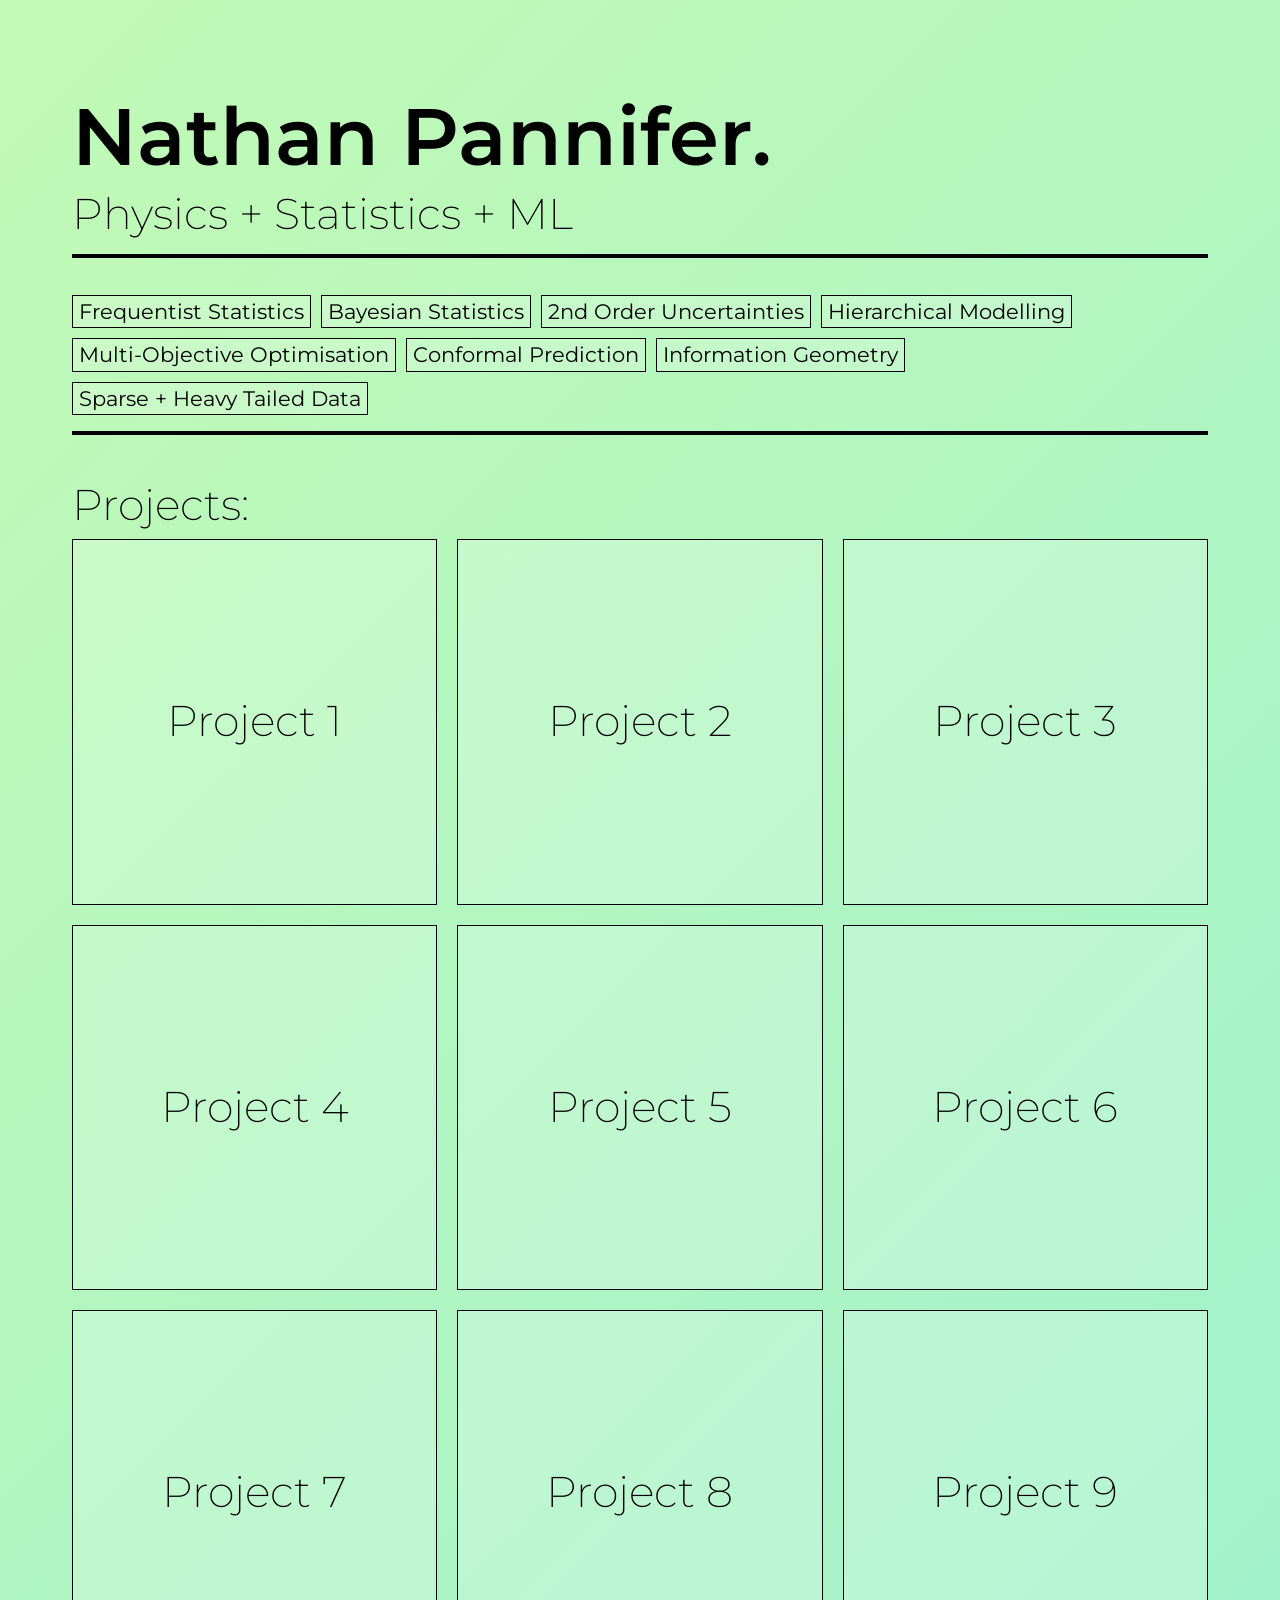
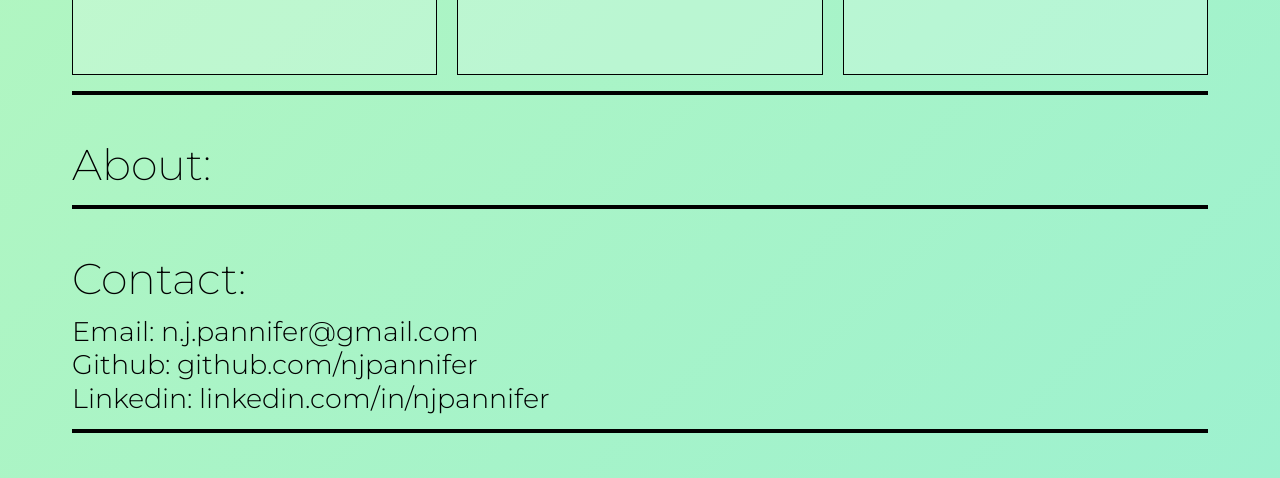
==== index.html @ 1e698c05 "initial commit: basic HTML page" ====
<!DOCTYPE html>
<html>

<head>
    <meta charset="UTF-8">
    <meta name="viewport" content="width=device-width, initial-scale=1.0">
    <link rel="stylesheet" href="style.css">
    <title>N. J. Pannifer</title>

    <link rel="preconnect" href="https://fonts.googleapis.com">
    <link rel="preconnect" href="https://fonts.gstatic.com" crossorigin>
    <link href="https://fonts.googleapis.com/css2?family=Montserrat:ital,wght@0,100..900;1,100..900&display=swap" rel="stylesheet">
</head>

<body>
    <div class="mainContent">
        <h1 class = "mainTitle">Nathan Pannifer.</h1>
        <h2 class = "subTitle">Physics + Statistics + ML</h2>
        <hr style="padding: 10px;">

        <div class = "skillsList">
            <div>Frequentist Statistics</div>
            <div>Bayesian Statistics</div>
            <div>2nd Order Uncertainties</div>
            <div>Hierarchical Modelling</div>
            <div>Multi-Objective Optimisation</div>
            <div>Conformal Prediction</div>
            <div>Information Geometry</div>
            <div>Sparse + Heavy Tailed Data</div>
            
        </div>
        <hr style="padding: 10px;">

        <h2 class = "subTitle">Projects:</h2>
        <div class="projectsContainer">
            <div>Project 1</div>
            <div>Project 2</div>
            <div>Project 3</div>
            <div>Project 4</div>
            <div>Project 5</div>
            <div>Project 6</div>
            <div>Project 7</div>
            <div>Project 8</div>
            <div>Project 9</div>
        </div>
        <hr style="padding: 10px;">

        <h2 class = "subTitle">About:</h2>
        <hr style="padding: 10px;">

        <h2 class = "subTitle" style = "padding-bottom: 10px;">Contact:</h2>
        <p class = "bodyText">Email: n.j.pannifer@gmail.com</p>
        <p class = "bodyText">Github: github.com/njpannifer</p>
        <p class = "bodyText">Linkedin: linkedin.com/in/njpannifer</p>
        <hr style="padding: 10px;">

    </div>

</body>

</html>
---- style.css ----
body {
  background: linear-gradient(-45deg, #f39ebf, #a0e3fb, #91eed8, #c2fab5);
  background-size: 400% 400%;
  animation: gradient 15s ease infinite;  

  display: flex;
  flex-wrap: nowrap;
  flex-direction: column;
  justify-content: flex-start;
  align-items: flex-start;
  padding-left: min(80px, 5%);
  padding-right: min(80px, 5%);
  padding-top: 85px;
}
@keyframes gradient {
	0% {
		background-position: 0% 50%;
	}
	50% {
		background-position: 100% 50%;
	}
	100% {
		background-position: 0% 50%;
	}
}

.intro {
    display: flex;
    flex-direction: column;
    align-items: flex-start;
    width: fit-content;
}

.mainContent {
    display: flex;
    flex-direction: column;
    align-items: flex-start;
    align-self: stretch;
}

.mainTitle, .subTitle, .bodyText{
    font-family: "Montserrat", sans-serif;
    font-optical-sizing: auto;
    font-style: normal;
    line-height: 1.1;
    margin: 0;
}

.mainTitle{
    color: #000000;
    font-size: 60pt;
    font-weight: 600;
}

.subTitle{
    font-size: 32pt;
    font-weight: 200;
    margin-top: 10px;
}

.bodyText{
    font-size: 20pt;
    font-weight: 300;
    margin-top: 4px;
}

hr {
    display: block;
    align-self: stretch;
    height: 1px;
    border: 0;
    border-top: 4px solid #000000;
    margin: 1em 0;
    padding: 0px;
}




.projectsContainer {
    display: grid;
    align-self: stretch;
    grid-template-columns: repeat(auto-fit, minmax(300px, 1fr));
    gap: 20px;
    padding-top: 10px;
}

.projectsContainer div {
    aspect-ratio: 1 / 1;
    border: 1px solid black;
    padding: 10px;
    text-align: center;
    display: flex;
    align-items: center;
    justify-content: center;

    background: rgba(255, 255, 255, 0.20);

    font-family: "Montserrat", sans-serif;
    color: black;
    font-optical-sizing: auto;
    font-style: normal;
    line-height: 1.1;
    font-size: 32pt;
    font-weight: 200;

    transition: background-color 0.2s;
}

.projectsContainer div:hover{
    background-color: black; 
    color: #e8fffa;
}


.skillsList{
  display: flex;
  flex-direction: row;
  flex-wrap: wrap;
  justify-content: flex-start;
  gap: 10px;

}

.skillsList div{
    border: 1px solid black;
    text-align: center;

    background: rgba(255, 255, 255, 0.20);
    

    font-family: "Montserrat", sans-serif;
    font-optical-sizing: auto;
    line-height: 1.1;
    font-size: 16pt;
    font-weight: 400;
    padding-left: 6px;
    padding-right: 6px;
    padding-top: 4px;
    padding-bottom: 4px;

    white-space: nowrap;
    overflow: hidden;
    text-overflow: ellipsis;
}
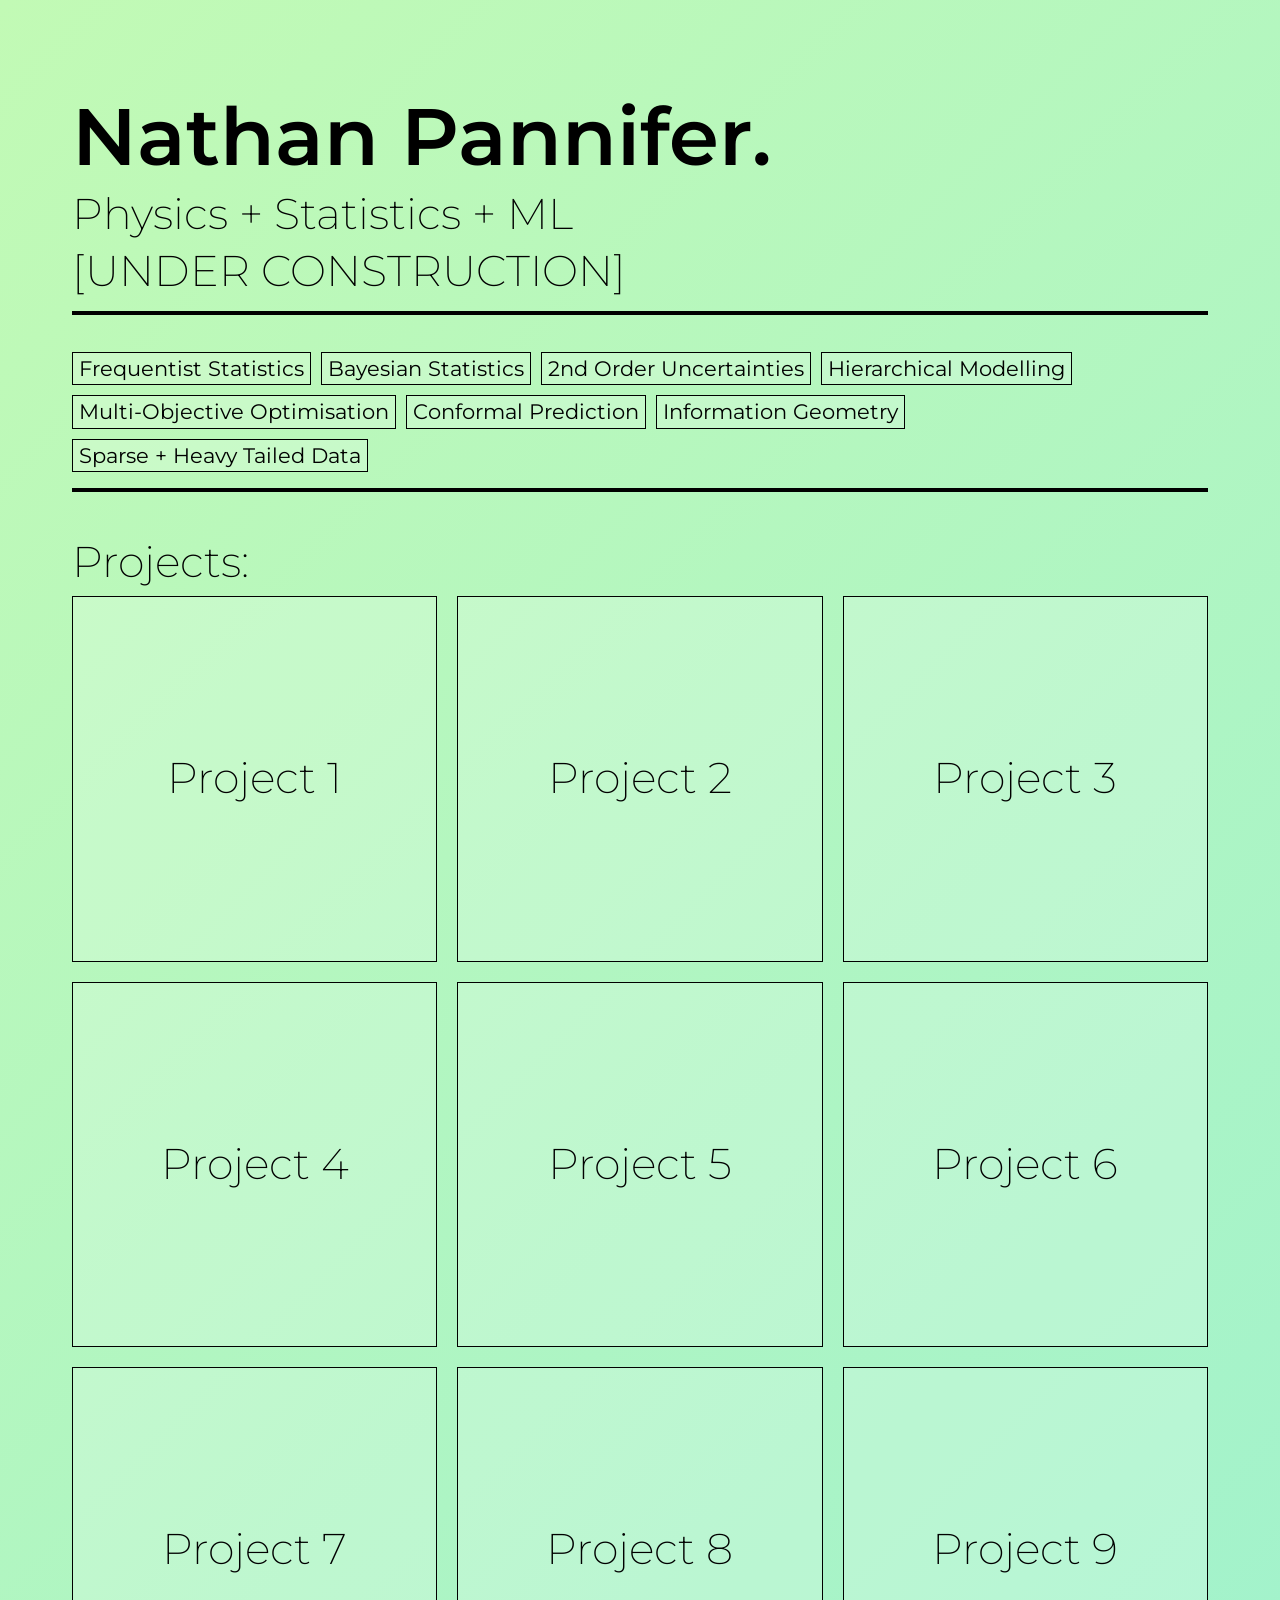
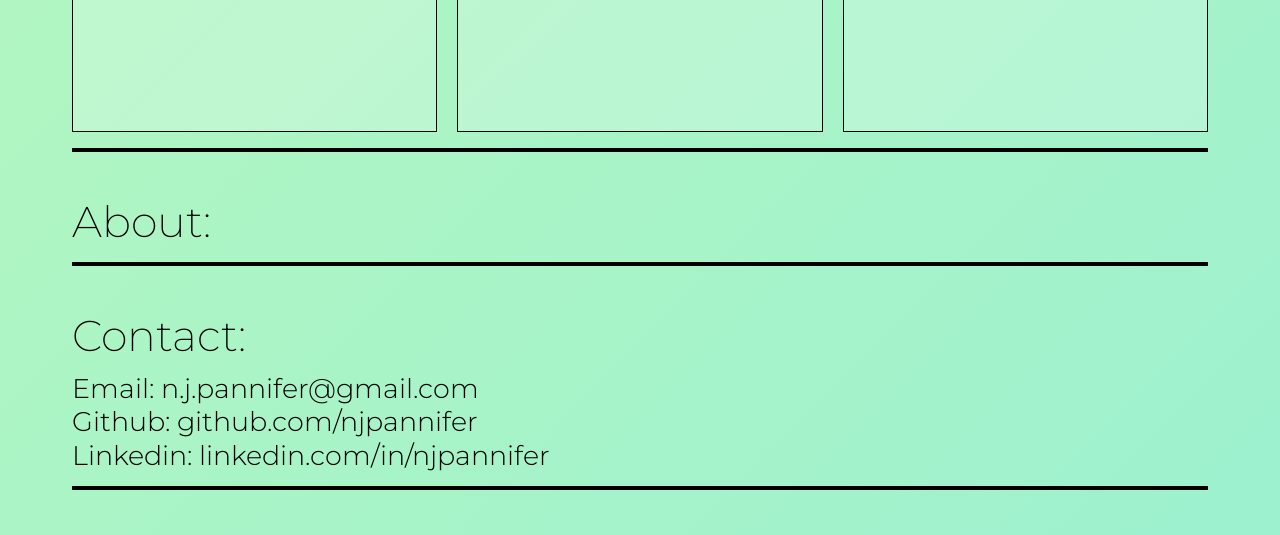
==== commit 34a47c13: "feat: added 'UNDER CONSTRUCTION' text" ====
--- a/index.html
+++ b/index.html
@@ -16,6 +16,7 @@
     <div class="mainContent">
         <h1 class = "mainTitle">Nathan Pannifer.</h1>
         <h2 class = "subTitle">Physics + Statistics + ML</h2>
+        <h2 class = "subTitle">[UNDER CONSTRUCTION]</h2>
         <hr style="padding: 10px;">
 
         <div class = "skillsList">
@@ -58,4 +59,4 @@
 
 </body>
 
-</html>+</html>
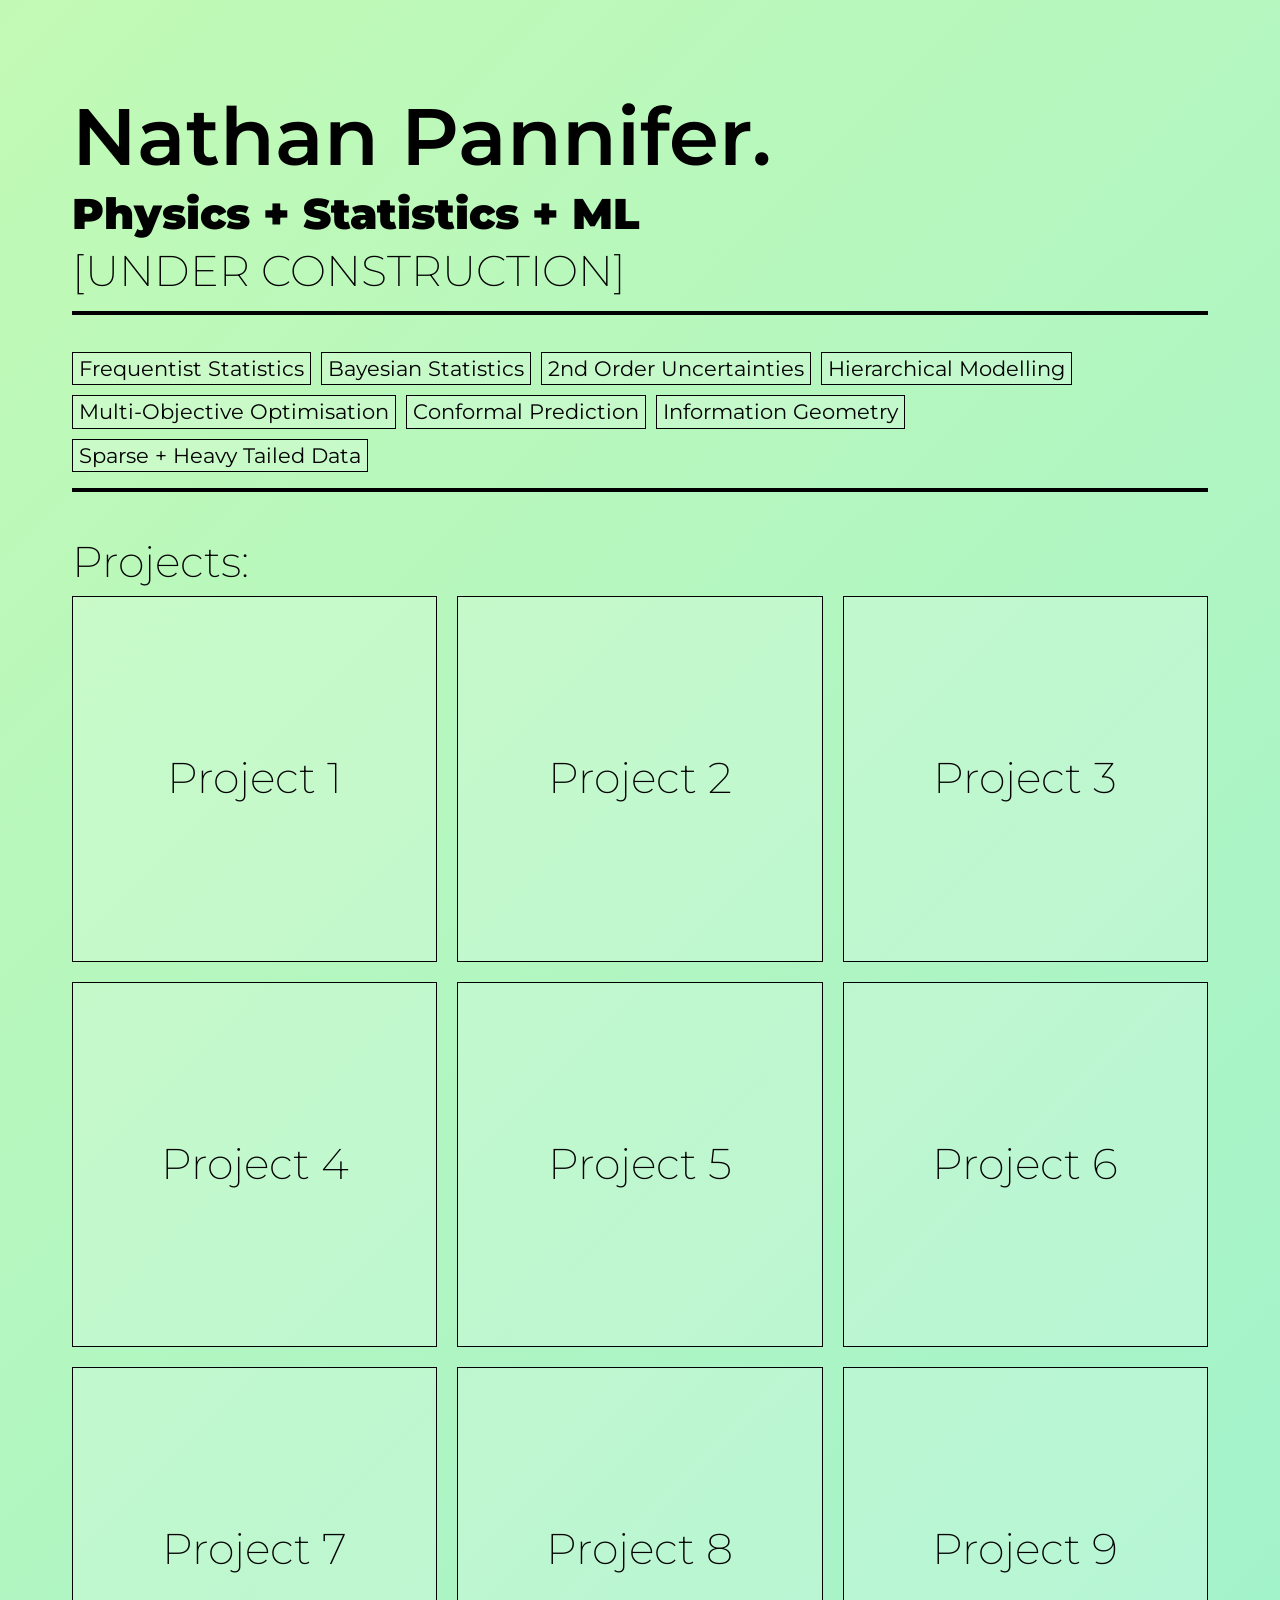
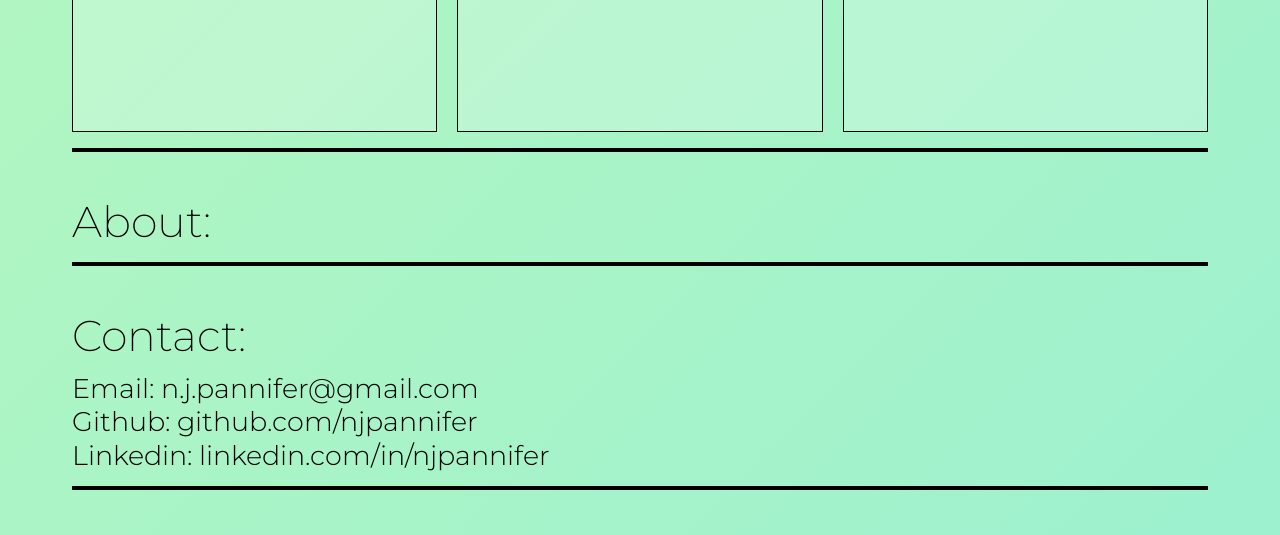
==== commit 3e0c002e: "style: "IN PROGRESS" text made bold" ====
--- a/index.html
+++ b/index.html
@@ -15,7 +15,7 @@
 <body>
     <div class="mainContent">
         <h1 class = "mainTitle">Nathan Pannifer.</h1>
-        <h2 class = "subTitle">Physics + Statistics + ML</h2>
+        <h2 class = "subTitle" style = "font-weight: 900;">Physics + Statistics + ML</h2>
         <h2 class = "subTitle">[UNDER CONSTRUCTION]</h2>
         <hr style="padding: 10px;">
 
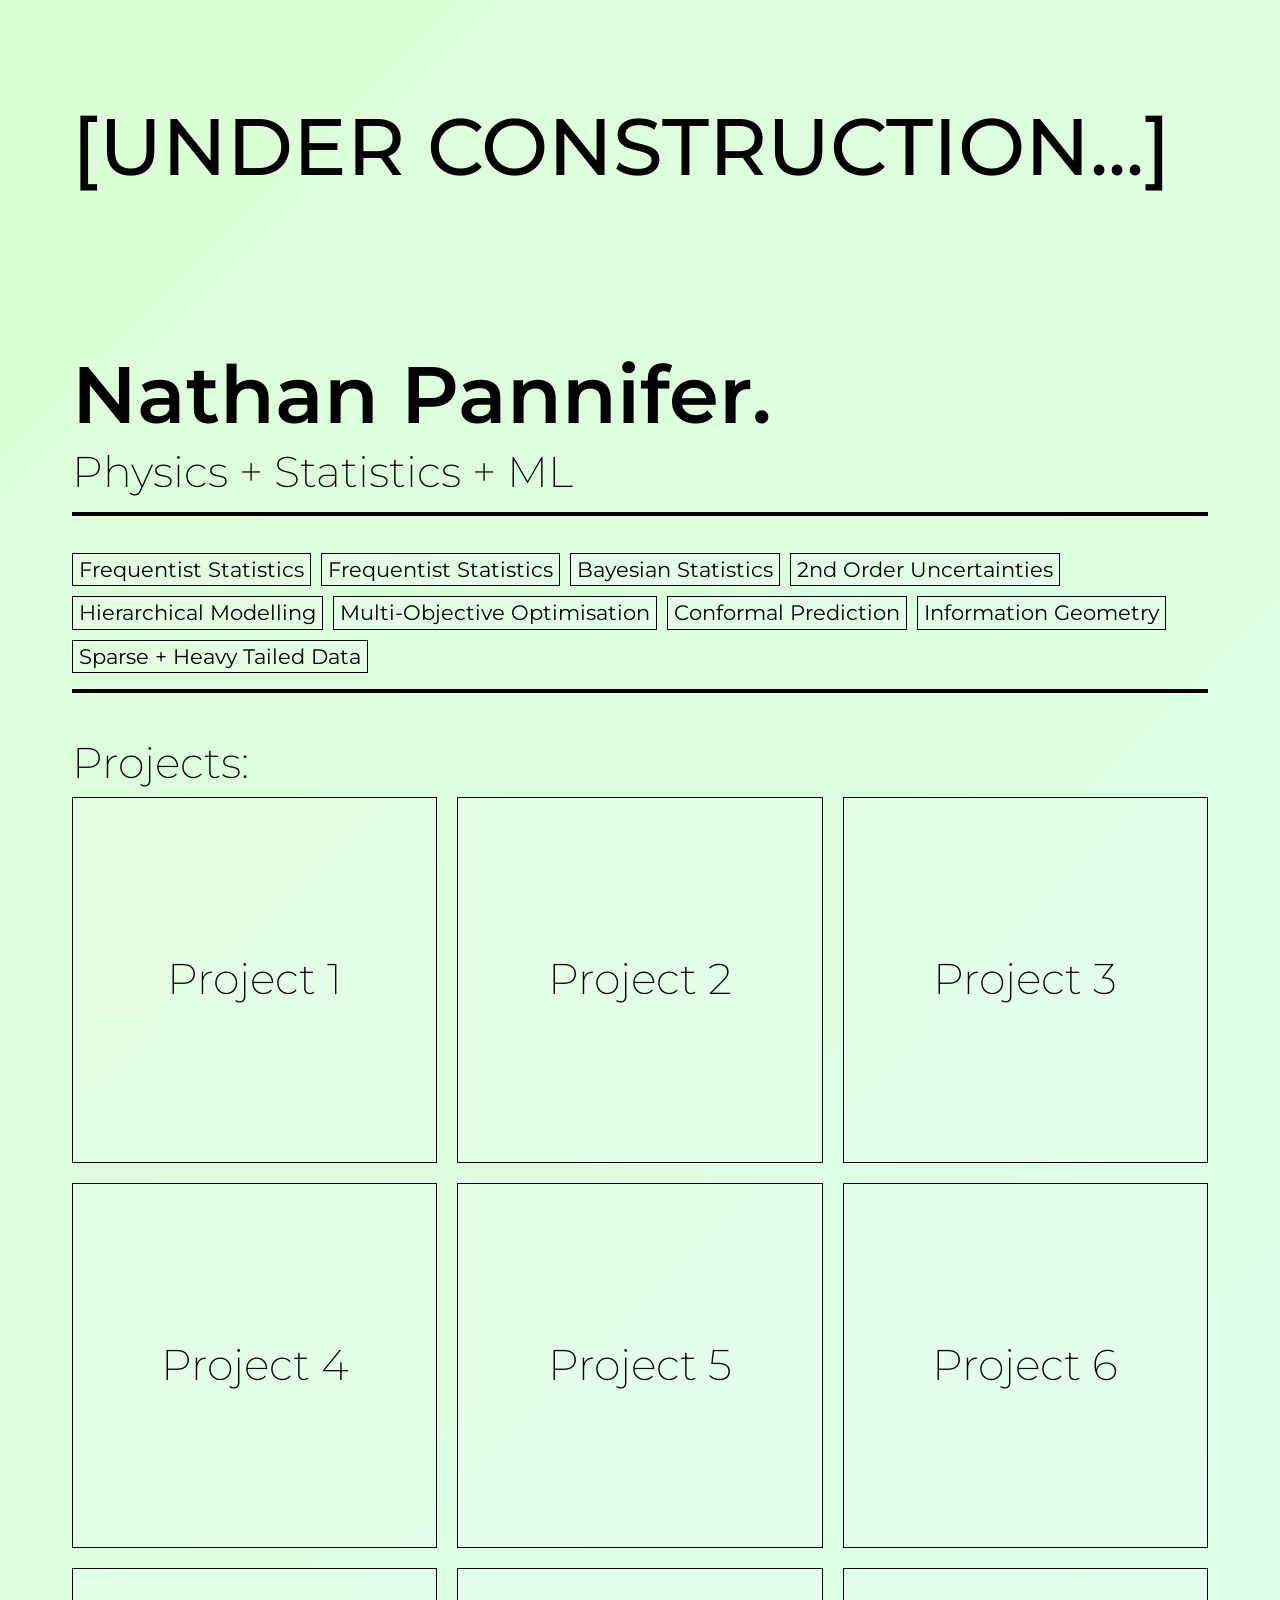
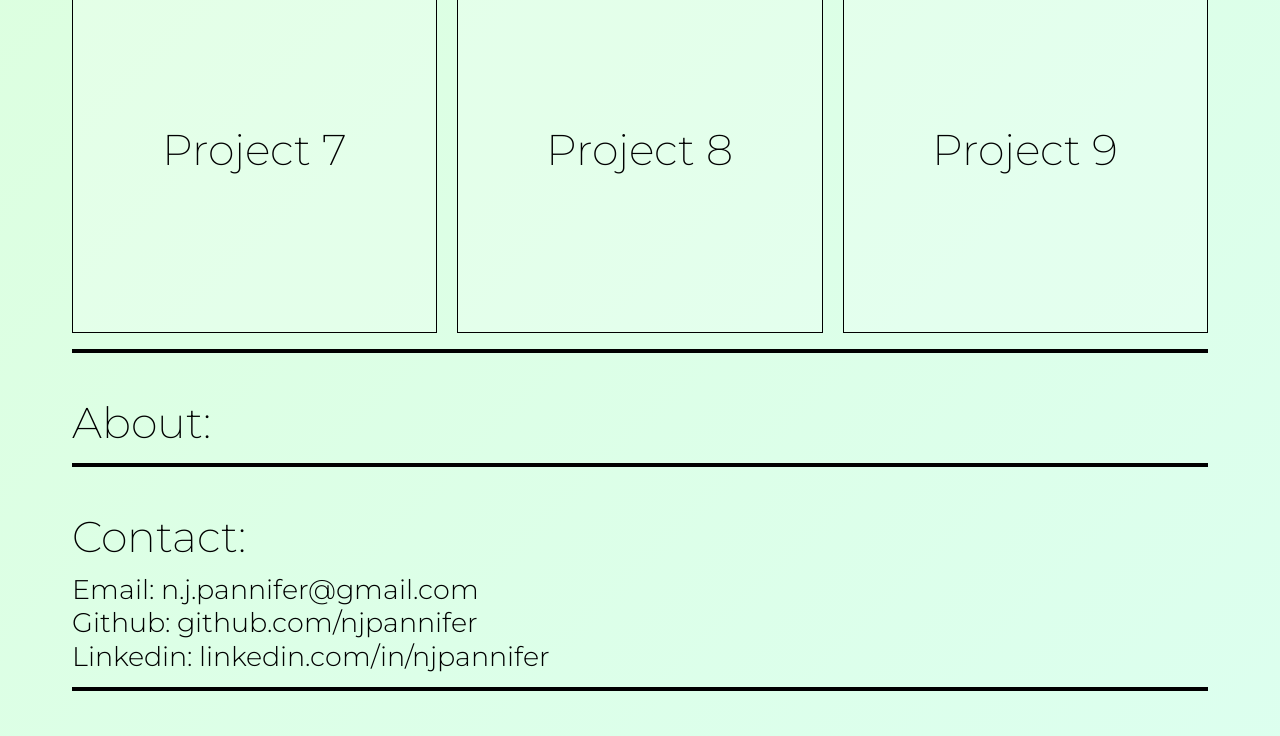
==== commit fbc1e897: "feat: added exmaple project page, added openning animation" ====
--- a/index.html
+++ b/index.html
@@ -14,46 +14,48 @@
 
 <body>
     <div class="mainContent">
-        <h1 class = "mainTitle">Nathan Pannifer.</h1>
-        <h2 class = "subTitle" style = "font-weight: 900;">Physics + Statistics + ML</h2>
-        <h2 class = "subTitle">[UNDER CONSTRUCTION]</h2>
-        <hr style="padding: 10px;">
+        <h2 class = "subTitle reveal" style = "font-weight: 500; font-size: 80px; padding-bottom: 160px;"">[UNDER&nbspCONSTRUCTION...]</h2>
+
+        <h1 class = "mainTitle reveal">Nathan Pannifer.</h1>
+        <h2 class = "subTitle reveal">Physics&nbsp+ Statistics&nbsp+ ML</h2>
+
+        <hr class = "reveal" style="padding: 10px;">
 
         <div class = "skillsList">
-            <div>Frequentist Statistics</div>
-            <div>Bayesian Statistics</div>
-            <div>2nd Order Uncertainties</div>
-            <div>Hierarchical Modelling</div>
-            <div>Multi-Objective Optimisation</div>
-            <div>Conformal Prediction</div>
-            <div>Information Geometry</div>
-            <div>Sparse + Heavy Tailed Data</div>
-            
+            <div class = "reveal">Frequentist Statistics</div>
+            <div class = "reveal">Frequentist Statistics</div>
+            <div class = "reveal">Bayesian Statistics</div>
+            <div class = "reveal">2nd Order Uncertainties</div>
+            <div class = "reveal">Hierarchical Modelling</div>
+            <div class = "reveal">Multi-Objective Optimisation</div>
+            <div class = "reveal">Conformal Prediction</div>
+            <div class = "reveal">Information Geometry</div>
+            <div class = "reveal">Sparse + Heavy Tailed Data</div>
         </div>
-        <hr style="padding: 10px;">
+        <hr class = "reveal" style="padding: 10px;">
 
-        <h2 class = "subTitle">Projects:</h2>
+        <h2 class = "subTitle reveal">Projects:</h2>
         <div class="projectsContainer">
-            <div>Project 1</div>
-            <div>Project 2</div>
-            <div>Project 3</div>
-            <div>Project 4</div>
-            <div>Project 5</div>
-            <div>Project 6</div>
-            <div>Project 7</div>
-            <div>Project 8</div>
-            <div>Project 9</div>
+            <a class = "reveal" href="projects/project1.html">Project 1</a>
+            <div class = "reveal">Project 2</div>
+            <div class = "reveal">Project 3</div>
+            <div class = "reveal">Project 4</div>
+            <div class = "reveal">Project 5</div>
+            <div class = "reveal">Project 6</div>
+            <div class = "reveal">Project 7</div>
+            <div class = "reveal">Project 8</div>
+            <div class = "reveal">Project 9</div>
         </div>
-        <hr style="padding: 10px;">
+        <hr class = "reveal" style="padding: 10px;">
 
-        <h2 class = "subTitle">About:</h2>
-        <hr style="padding: 10px;">
+        <h2 class = "subTitle reveal">About:</h2>
+        <hr class = "reveal" style="padding: 10px;">
 
-        <h2 class = "subTitle" style = "padding-bottom: 10px;">Contact:</h2>
-        <p class = "bodyText">Email: n.j.pannifer@gmail.com</p>
-        <p class = "bodyText">Github: github.com/njpannifer</p>
-        <p class = "bodyText">Linkedin: linkedin.com/in/njpannifer</p>
-        <hr style="padding: 10px;">
+        <h2 class = "subTitle reveal" style = "padding-bottom: 10px;">Contact:</h2>
+        <p class = "bodyText reveal">Email: n.j.pannifer@gmail.com</p>
+        <p class = "bodyText reveal">Github: github.com/njpannifer</p>
+        <p class = "bodyText reveal">Linkedin: linkedin.com/in/njpannifer</p>
+        <hr class = "reveal" style="padding: 10px;">
 
     </div>
 
--- a/style.css
+++ b/style.css
@@ -1,5 +1,5 @@
 body {
-  background: linear-gradient(-45deg, #f39ebf, #a0e3fb, #91eed8, #c2fab5);
+  background: linear-gradient(-45deg, #fed9e7, #dff6ff, #dcfff7, #ddffd5);
   background-size: 400% 400%;
   animation: gradient 15s ease infinite;  
 
@@ -11,6 +11,8 @@
   padding-left: min(80px, 5%);
   padding-right: min(80px, 5%);
   padding-top: 85px;
+  min-height: 100vh
+  
 }
 @keyframes gradient {
 	0% {
@@ -85,16 +87,20 @@
     padding-top: 10px;
 }
 
-.projectsContainer div {
+.projectsContainer div,
+.projectsContainer a {
+    box-sizing: border-box;
     aspect-ratio: 1 / 1;
+    overflow: hidden;
     border: 1px solid black;
     padding: 10px;
     text-align: center;
+    text-decoration: none;
     display: flex;
     align-items: center;
     justify-content: center;
 
-    background: rgba(255, 255, 255, 0.20);
+    background-color: rgba(255, 255, 255, 0.20);
 
     font-family: "Montserrat", sans-serif;
     color: black;
@@ -104,13 +110,16 @@
     font-size: 32pt;
     font-weight: 200;
 
-    transition: background-color 0.2s;
-}
-
-.projectsContainer div:hover{
-    background-color: black; 
+    transition: background-color 0.5s;
+}
+
+.projectsContainer div:hover,
+.projectsContainer a:hover {
+    background-color: black;
     color: #e8fffa;
 }
+
+
 
 
 .skillsList{
@@ -143,3 +152,74 @@
     overflow: hidden;
     text-overflow: ellipsis;
 }
+
+.pageHeader {
+    display: flex;
+    align-items: center;
+    justify-content: space-between;
+    align-self: stretch;
+    gap: 20px;
+}
+
+.backLink {
+    border: 1px solid black;
+    background-color: rgba(255, 255, 255, 0.20);
+    color: black;
+    text-decoration: none;
+
+    font-family: "Montserrat", sans-serif;
+    font-optical-sizing: auto;
+    line-height: 1.1;
+    font-size: 16pt;
+    font-weight: 400;
+    padding: 6px 14px;
+    white-space: nowrap;
+
+    transition: background-color 0.5s;
+}
+
+.backLink:hover {
+    background-color: black;
+    color: #e8fffa;
+}
+
+
+.reveal {
+    opacity: 0;
+    transform: translateY(18px);
+    animation: reveal 0.7s cubic-bezier(0.22, 1, 0.36, 1) forwards;
+}
+
+.reveal:nth-child(1) {animation-delay: 0.1s;}
+.reveal:nth-child(2) {animation-delay: 0.2s;}
+.reveal:nth-child(3) {animation-delay: 0.3s;}
+.reveal:nth-child(4) {animation-delay: 0.4s;}
+.reveal:nth-child(5) {animation-delay: 0.2s;}
+.reveal:nth-child(6) {animation-delay: 0.3s;}
+.reveal:nth-child(7) {animation-delay: 0.4s;}
+.reveal:nth-child(8) {animation-delay: 0.5s;}
+.reveal:nth-child(9) {animation-delay: 0.3s;}
+.reveal:nth-child(10) {animation-delay: 0.2s;}
+.reveal:nth-child(11) {animation-delay: 0.5s;}
+.reveal:nth-child(12) {animation-delay: 0.6s;}
+.reveal:nth-child(13) {animation-delay: 0.4s;}
+.reveal:nth-child(14) {animation-delay: 0.5s;}
+.reveal:nth-child(15) {animation-delay: 0.6s;}
+.reveal:nth-child(16) {animation-delay: 0.7s;}
+
+
+
+@keyframes reveal {
+    to {
+        opacity: 1;
+        transform: translateY(0);
+    }
+}
+
+@media (prefers-reduced-motion: reduce) {
+    .reveal {
+        animation: none;
+        opacity: 1;
+        transform: none;
+    }
+}
